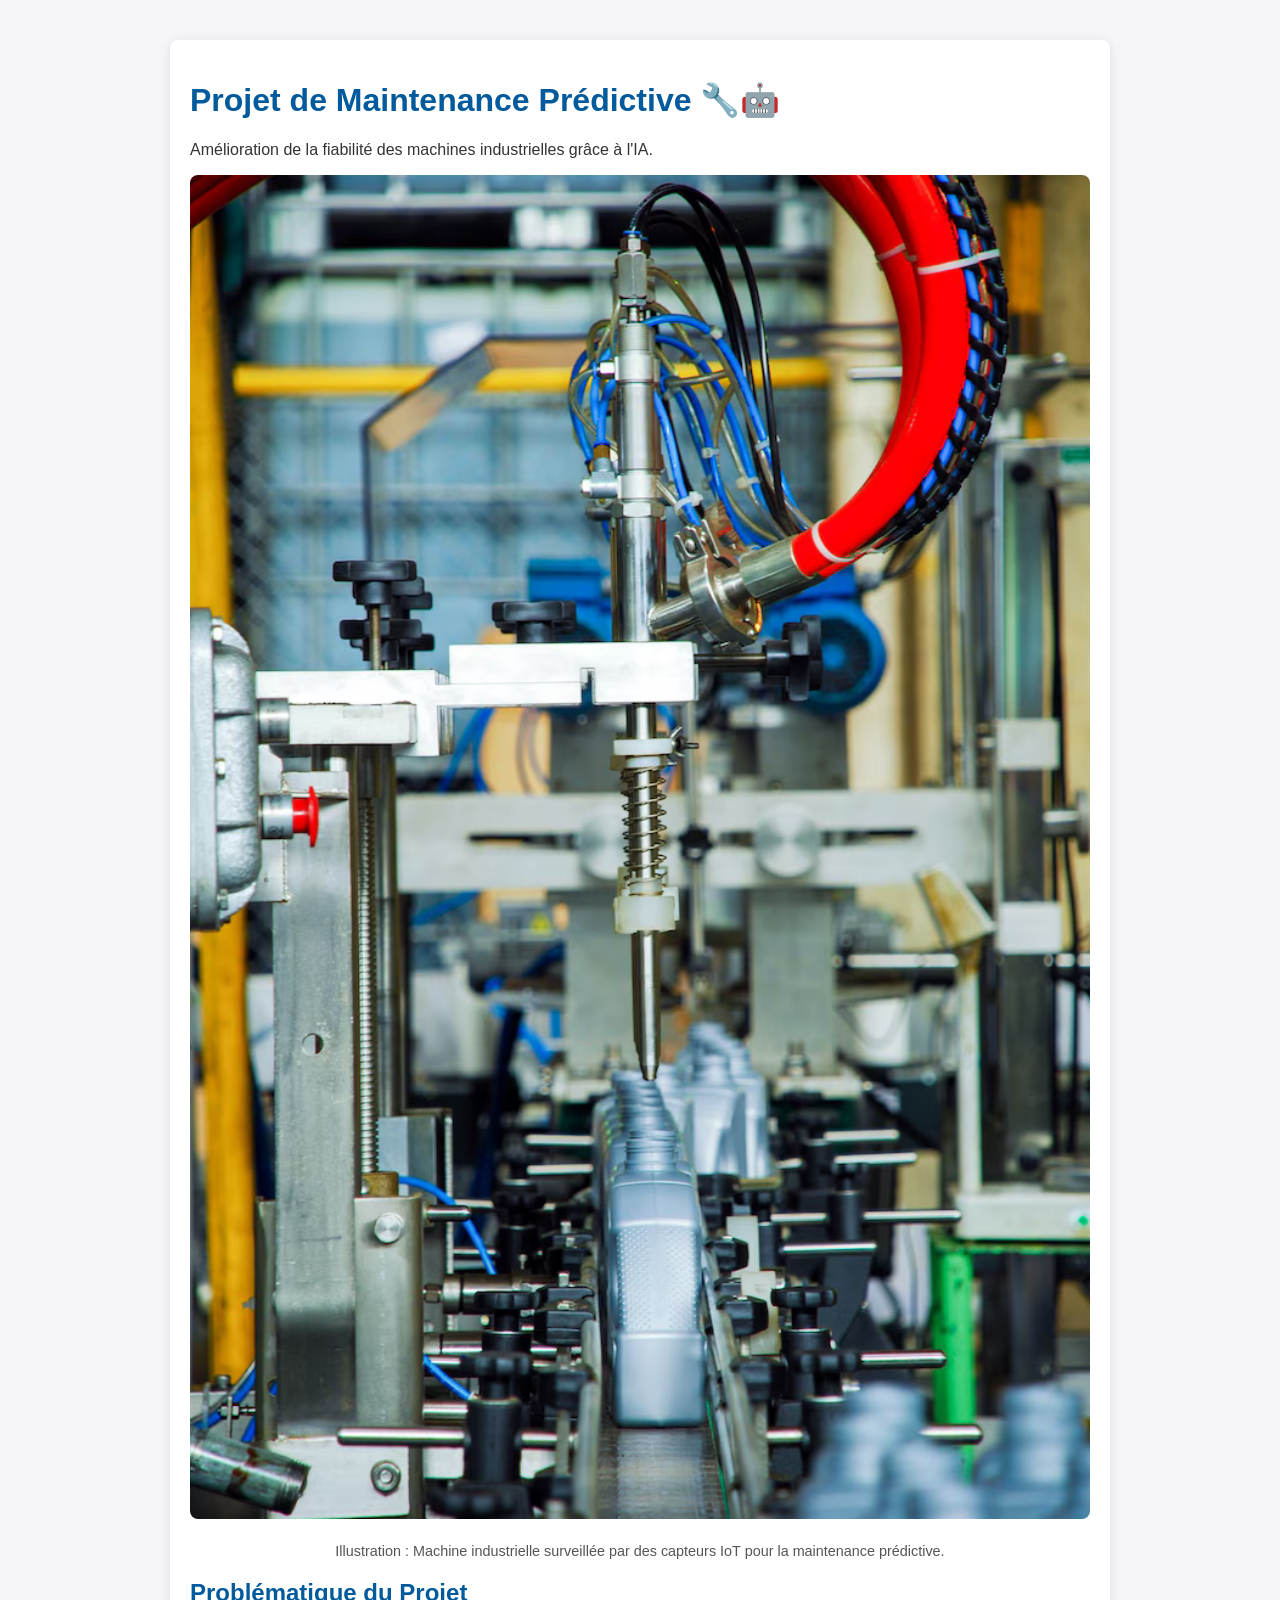
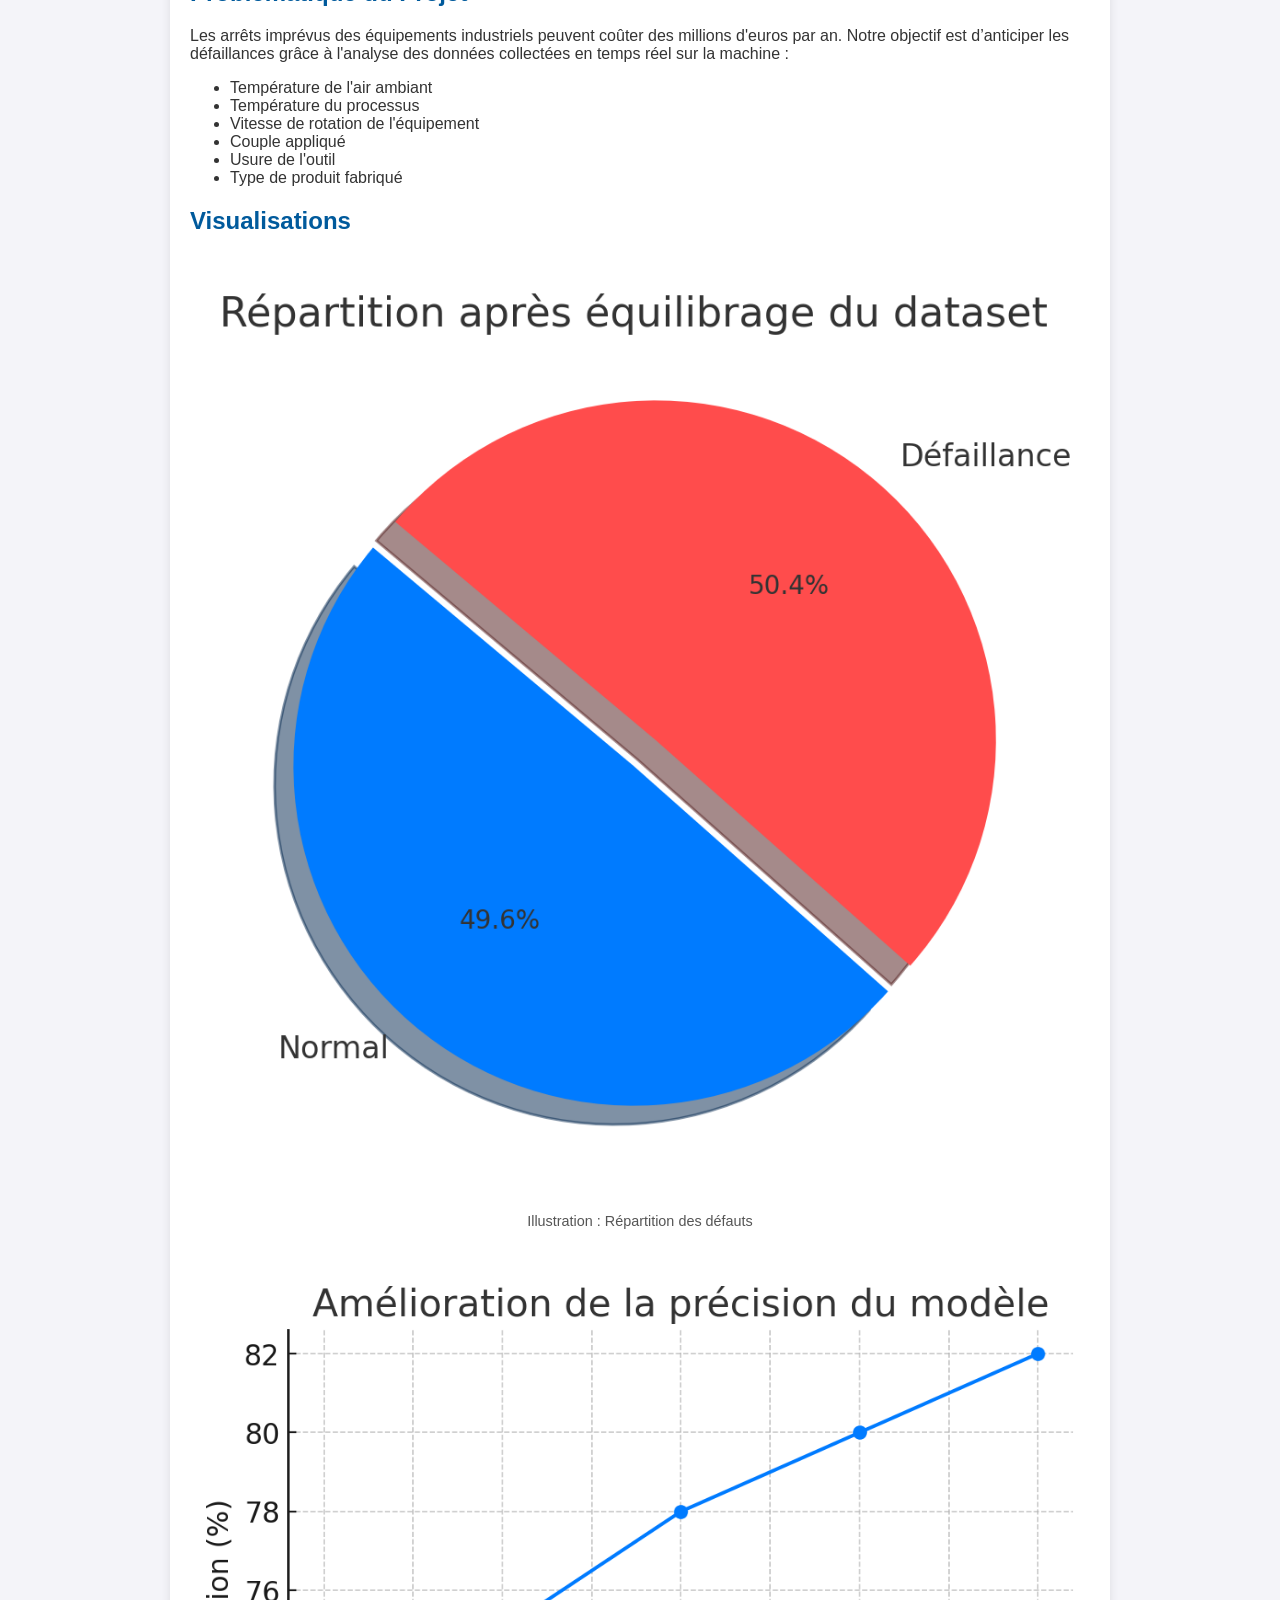
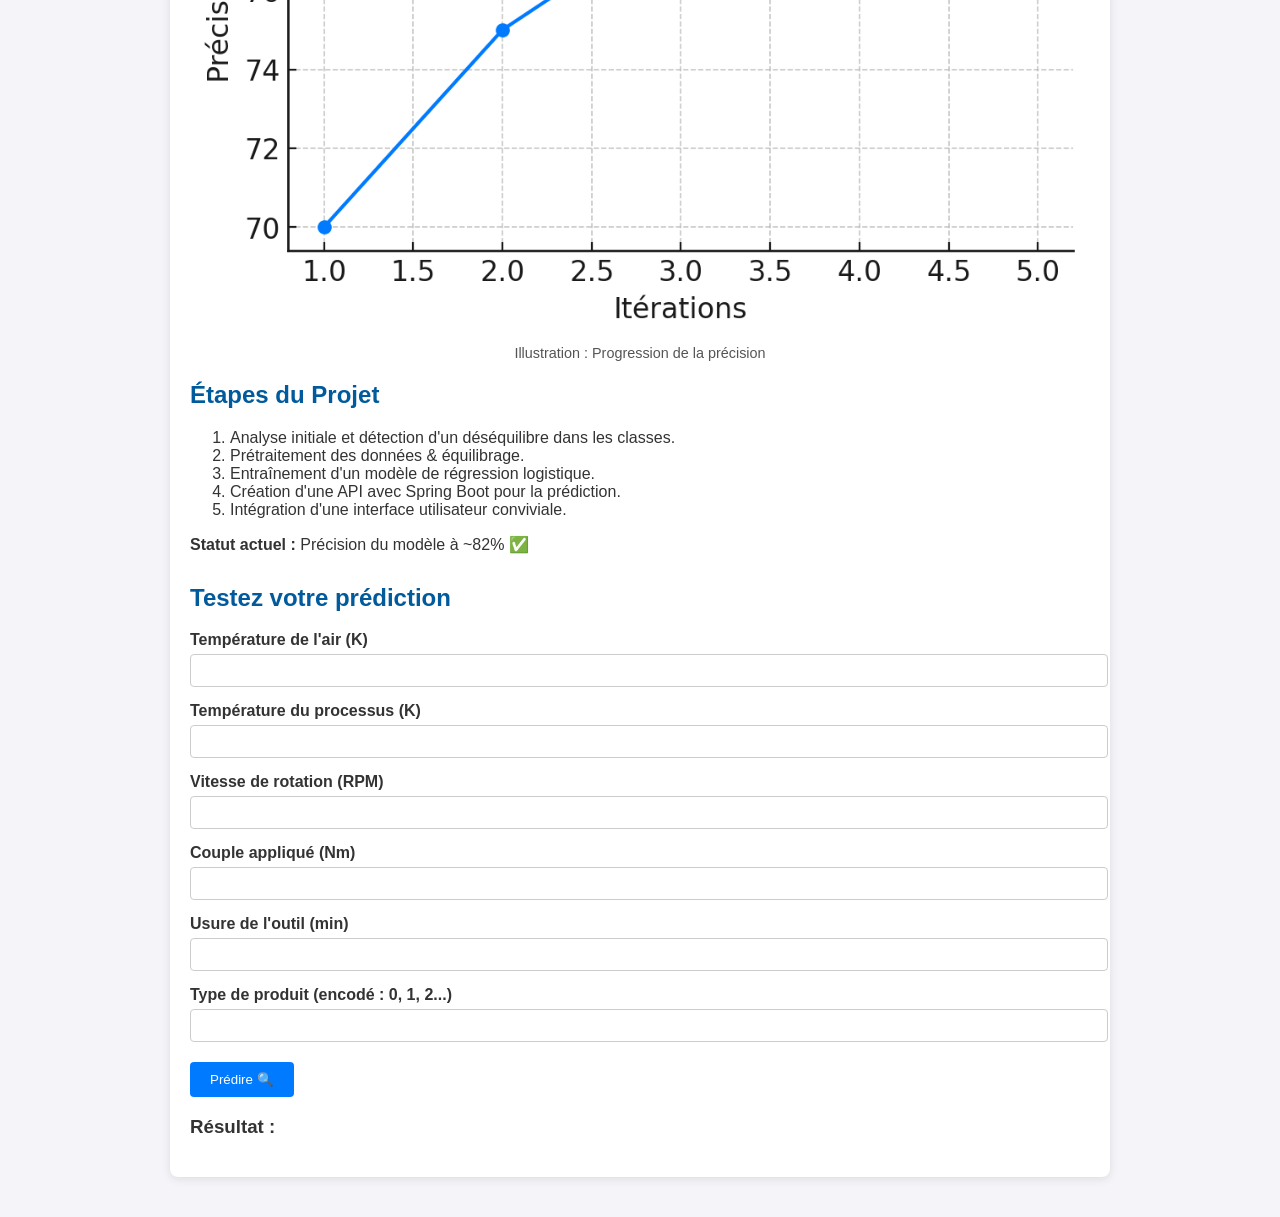
==== src/main/resources/static/index.html @ 0ee01381 "first commit" ====
<!DOCTYPE html>
<html lang="fr">
<head>
    <meta charset="UTF-8">
    <title>Maintenance Prédictive - Projet AI4I 2020</title>
    <link rel="stylesheet" href="style.css">
</head>
<body>
    <div class="container">
        <h1>Projet de Maintenance Prédictive 🔧🤖</h1>
        <p>Amélioration de la fiabilité des machines industrielles grâce à l'IA.</p>

        <img src="images/aaz.png" alt="Robot industriel" class="robot-image">
        <figcaption>Illustration : Machine industrielle surveillée par des capteurs IoT pour la maintenance prédictive.</figcaption>
        <section class="description">
            <h2>Problématique du Projet</h2>
            <p>Les arrêts imprévus des équipements industriels peuvent coûter des millions d'euros par an.
            Notre objectif est d’anticiper les défaillances grâce à l'analyse des données collectées en temps réel sur la machine :</p>
            <ul>
                <li>Température de l'air ambiant</li>
                <li>Température du processus</li>
                <li>Vitesse de rotation de l'équipement</li>
                <li>Couple appliqué</li>
                <li>Usure de l'outil</li>
                <li>Type de produit fabriqué</li>
            </ul>

            <h2>Visualisations</h2>
            <img src="images/pie_chart.png" alt="Répartition des défauts">
            <figcaption>Illustration : Répartition des défauts</figcaption>
            <img src="images/accuracy_progression.png" alt="Progression de la précision">
            <figcaption>Illustration : Progression de la précision</figcaption>
            <h2>Étapes du Projet</h2>
            <ol>
                <li>Analyse initiale et détection d'un déséquilibre dans les classes.</li>
                <li>Prétraitement des données & équilibrage.</li>
                <li>Entraînement d'un modèle de régression logistique.</li>
                <li>Création d'une API avec Spring Boot pour la prédiction.</li>
                <li>Intégration d'une interface utilisateur conviviale.</li>
            </ol>

            <p><strong>Statut actuel :</strong> Précision du modèle à ~82% ✅</p>
        </section>

        <section class="form-section">
            <h2>Testez votre prédiction</h2>
            <form id="predictForm">
                <label>Température de l'air (K)</label>
                <input type="number" id="airTemperature" step="0.1" required>

                <label>Température du processus (K)</label>
                <input type="number" id="processTemperature" step="0.1" required>

                <label>Vitesse de rotation (RPM)</label>
                <input type="number" id="rotationalSpeed" step="0.1" required>

                <label>Couple appliqué (Nm)</label>
                <input type="number" id="torque" step="0.1" required>

                <label>Usure de l'outil (min)</label>
                <input type="number" id="toolWear" step="0.1" required>

                <label>Type de produit (encodé : 0, 1, 2...)</label>
                <input type="number" id="typeEncoded" required>

                <button type="submit">Prédire 🔍</button>
            </form>

            <h3>Résultat : <span id="result"></span></h3>
        </section>
    </div>

    <script>
        document.getElementById('predictForm').onsubmit = async function(event) {
            event.preventDefault();
            const response = await fetch('/predict', {
                method: 'POST',
                headers: { 'Content-Type': 'application/json' },
                body: JSON.stringify({
                    airTemperature: parseFloat(document.getElementById('airTemperature').value),
                    processTemperature: parseFloat(document.getElementById('processTemperature').value),
                    rotationalSpeed: parseFloat(document.getElementById('rotationalSpeed').value),
                    torque: parseFloat(document.getElementById('torque').value),
                    toolWear: parseFloat(document.getElementById('toolWear').value),
                    typeEncoded: parseInt(document.getElementById('typeEncoded').value)
                })
            });
            const data = await response.json();
            document.getElementById('result').textContent = data.prediction;
        };
    </script>
</body>
</html>
---- src/main/resources/static/style.css ----
body {
    font-family: 'Segoe UI', Tahoma, Geneva, Verdana, sans-serif;
    background-color: #f4f4f9;
    color: #333;
    margin: 0;
    padding: 0;
}
figcaption {
    text-align: center;
    font-size: 0.9em;
    color: #555;
    margin-bottom: 20px;
}

.container {
    max-width: 900px;
    margin: 40px auto;
    padding: 20px;
    background-color: #fff;
    border-radius: 8px;
    box-shadow: 0 2px 10px rgba(0,0,0,0.1);
}

h1, h2 {
    color: #005a9c;
}

a {
    color: #007bff;
    text-decoration: none;
}

a:hover {
    text-decoration: underline;
}

.robot-image {
    width: 100%;
    border-radius: 8px;
    margin-bottom: 20px;
}

.description img {
    width: 100%;
    margin-top: 20px;
    border-radius: 8px;
}

.form-section {
    margin-top: 30px;
}

label {
    display: block;
    margin-top: 15px;
    font-weight: bold;
}

input[type="number"] {
    width: 100%;
    padding: 8px;
    margin-top: 5px;
    border-radius: 4px;
    border: 1px solid #ccc;
}

button {
    margin-top: 20px;
    padding: 10px 20px;
    background-color: #007bff;
    color: white;
    border: none;
    border-radius: 4px;
    cursor: pointer;
}

button:hover {
    background-color: #0056b3;
}

.result {
    margin-top: 20px;
    font-size: 1.2em;
    color: #007bff;
}

.description {
    margin-bottom: 30px;
}
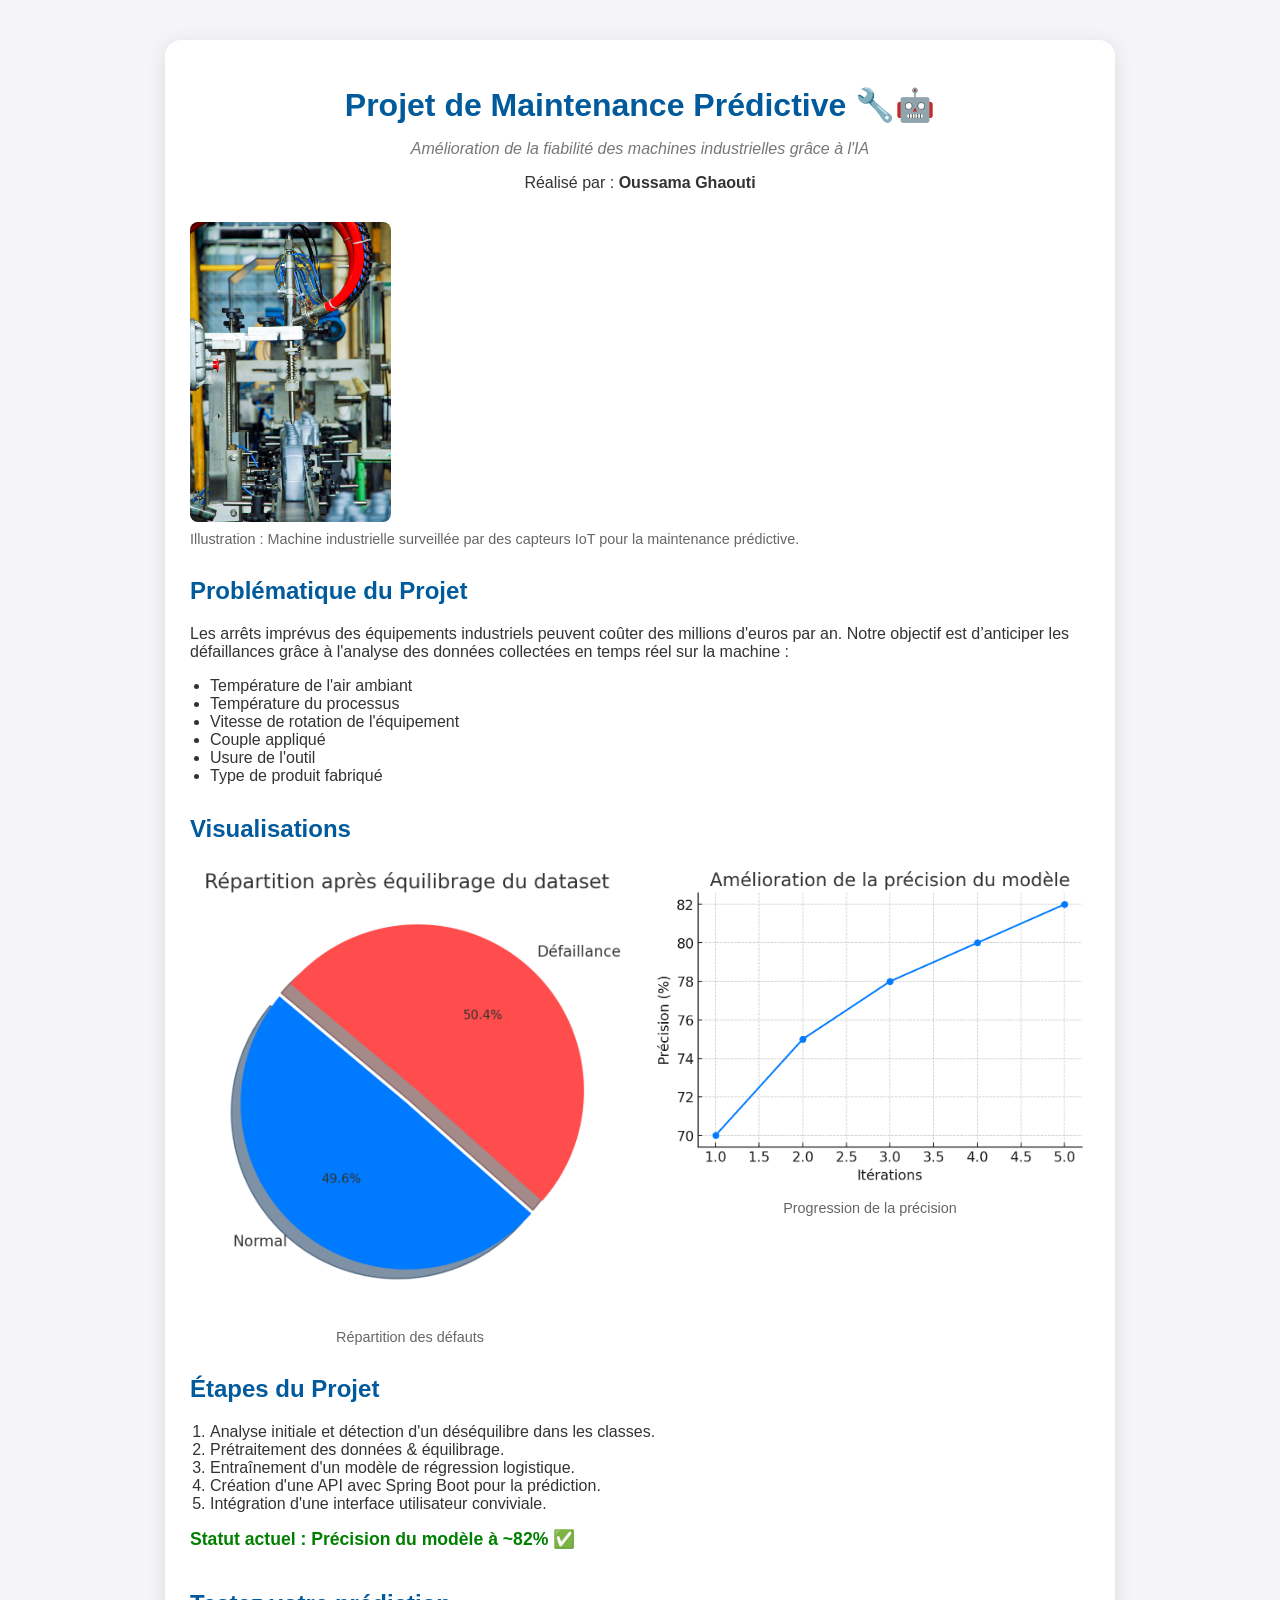
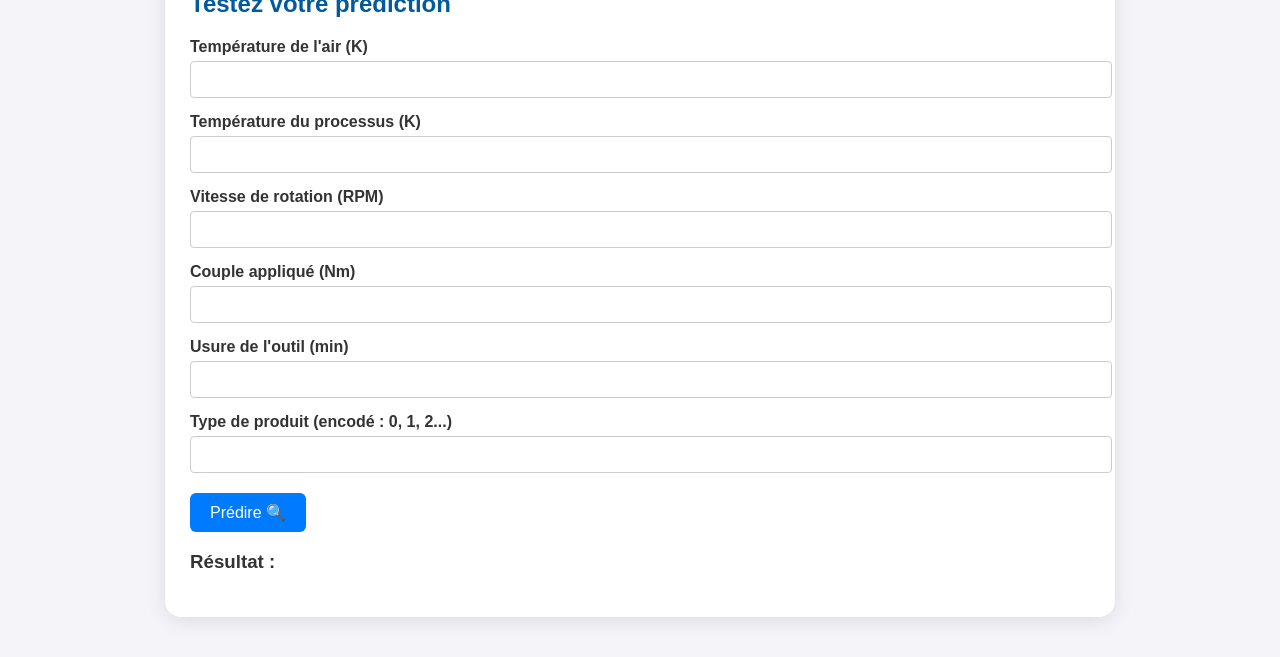
==== commit 908b45e8: "Amélioration du design et ajout de mon nom dans la page HTML" ====
--- a/src/main/resources/static/index.html
+++ b/src/main/resources/static/index.html
@@ -1,4 +1,3 @@
-
 <!DOCTYPE html>
 <html lang="fr">
 <head>
@@ -8,11 +7,17 @@
 </head>
 <body>
     <div class="container">
-        <h1>Projet de Maintenance Prédictive 🔧🤖</h1>
-        <p>Amélioration de la fiabilité des machines industrielles grâce à l'IA.</p>
+        <header>
+            <h1>Projet de Maintenance Prédictive 🔧🤖</h1>
+            <p class="subtitle">Amélioration de la fiabilité des machines industrielles grâce à l'IA</p>
+            <p class="author">Réalisé par : <strong>Oussama Ghaouti</strong></p>
+        </header>
 
-        <img src="images/aaz.png" alt="Robot industriel" class="robot-image">
-        <figcaption>Illustration : Machine industrielle surveillée par des capteurs IoT pour la maintenance prédictive.</figcaption>
+        <section class="image-block">
+            <img src="images/aaz.png" alt="Robot industriel" class="main-image">
+            <figcaption>Illustration : Machine industrielle surveillée par des capteurs IoT pour la maintenance prédictive.</figcaption>
+        </section>
+
         <section class="description">
             <h2>Problématique du Projet</h2>
             <p>Les arrêts imprévus des équipements industriels peuvent coûter des millions d'euros par an.
@@ -27,10 +32,17 @@
             </ul>
 
             <h2>Visualisations</h2>
-            <img src="images/pie_chart.png" alt="Répartition des défauts">
-            <figcaption>Illustration : Répartition des défauts</figcaption>
-            <img src="images/accuracy_progression.png" alt="Progression de la précision">
-            <figcaption>Illustration : Progression de la précision</figcaption>
+            <div class="charts">
+                <div class="chart-block">
+                    <img src="images/pie_chart.png" alt="Répartition des défauts">
+                    <figcaption>Répartition des défauts</figcaption>
+                </div>
+                <div class="chart-block">
+                    <img src="images/accuracy_progression.png" alt="Progression de la précision">
+                    <figcaption>Progression de la précision</figcaption>
+                </div>
+            </div>
+
             <h2>Étapes du Projet</h2>
             <ol>
                 <li>Analyse initiale et détection d'un déséquilibre dans les classes.</li>
@@ -39,8 +51,7 @@
                 <li>Création d'une API avec Spring Boot pour la prédiction.</li>
                 <li>Intégration d'une interface utilisateur conviviale.</li>
             </ol>
-
-            <p><strong>Statut actuel :</strong> Précision du modèle à ~82% ✅</p>
+            <p class="status"><strong>Statut actuel :</strong> Précision du modèle à ~82% ✅</p>
         </section>
 
         <section class="form-section">
--- a/src/main/resources/static/style.css
+++ b/src/main/resources/static/style.css
@@ -6,49 +6,72 @@
     margin: 0;
     padding: 0;
 }
-figcaption {
-    text-align: center;
-    font-size: 0.9em;
-    color: #555;
-    margin-bottom: 20px;
-}
 
 .container {
     max-width: 900px;
     margin: 40px auto;
-    padding: 20px;
+    padding: 25px;
     background-color: #fff;
-    border-radius: 8px;
-    box-shadow: 0 2px 10px rgba(0,0,0,0.1);
+    border-radius: 16px;
+    box-shadow: 0 4px 20px rgba(0,0,0,0.1);
 }
 
-h1, h2 {
-    color: #005a9c;
+header {
+    text-align: center;
+    margin-bottom: 30px;
 }
 
-a {
-    color: #007bff;
-    text-decoration: none;
+h1 {
+    font-size: 2em;
+    color: #005a9c;
+    margin-bottom: 5px;
 }
 
-a:hover {
-    text-decoration: underline;
+.subtitle {
+    color: #777;
+    font-style: italic;
 }
 
-.robot-image {
-    width: 100%;
-    border-radius: 8px;
-    margin-bottom: 20px;
+.author {
+    margin-top: 5px;
+    color: #333;
 }
 
-.description img {
-    width: 100%;
-    margin-top: 20px;
+h2 {
+    color: #005a9c;
+    margin-top: 30px;
+}
+
+img {
+    max-width: 100%;
     border-radius: 8px;
 }
 
-.form-section {
-    margin-top: 30px;
+.main-image {
+    max-height: 300px;
+    object-fit: cover;
+}
+
+.charts {
+    display: flex;
+    flex-wrap: wrap;
+    gap: 20px;
+    justify-content: center;
+}
+
+.chart-block {
+    flex: 1 1 45%;
+    text-align: center;
+}
+
+figcaption {
+    font-size: 0.9em;
+    color: #666;
+    margin-top: 5px;
+}
+
+ul, ol {
+    padding-left: 20px;
 }
 
 label {
@@ -59,7 +82,7 @@
 
 input[type="number"] {
     width: 100%;
-    padding: 8px;
+    padding: 10px;
     margin-top: 5px;
     border-radius: 4px;
     border: 1px solid #ccc;
@@ -71,20 +94,23 @@
     background-color: #007bff;
     color: white;
     border: none;
-    border-radius: 4px;
+    border-radius: 6px;
+    font-size: 1em;
     cursor: pointer;
+    transition: background-color 0.3s;
 }
 
 button:hover {
     background-color: #0056b3;
 }
 
-.result {
-    margin-top: 20px;
-    font-size: 1.2em;
-    color: #007bff;
+.status {
+    margin-top: 15px;
+    color: green;
+    font-weight: bold;
+    font-size: 1.1em;
 }
 
-.description {
-    margin-bottom: 30px;
+.form-section {
+    margin-top: 40px;
 }
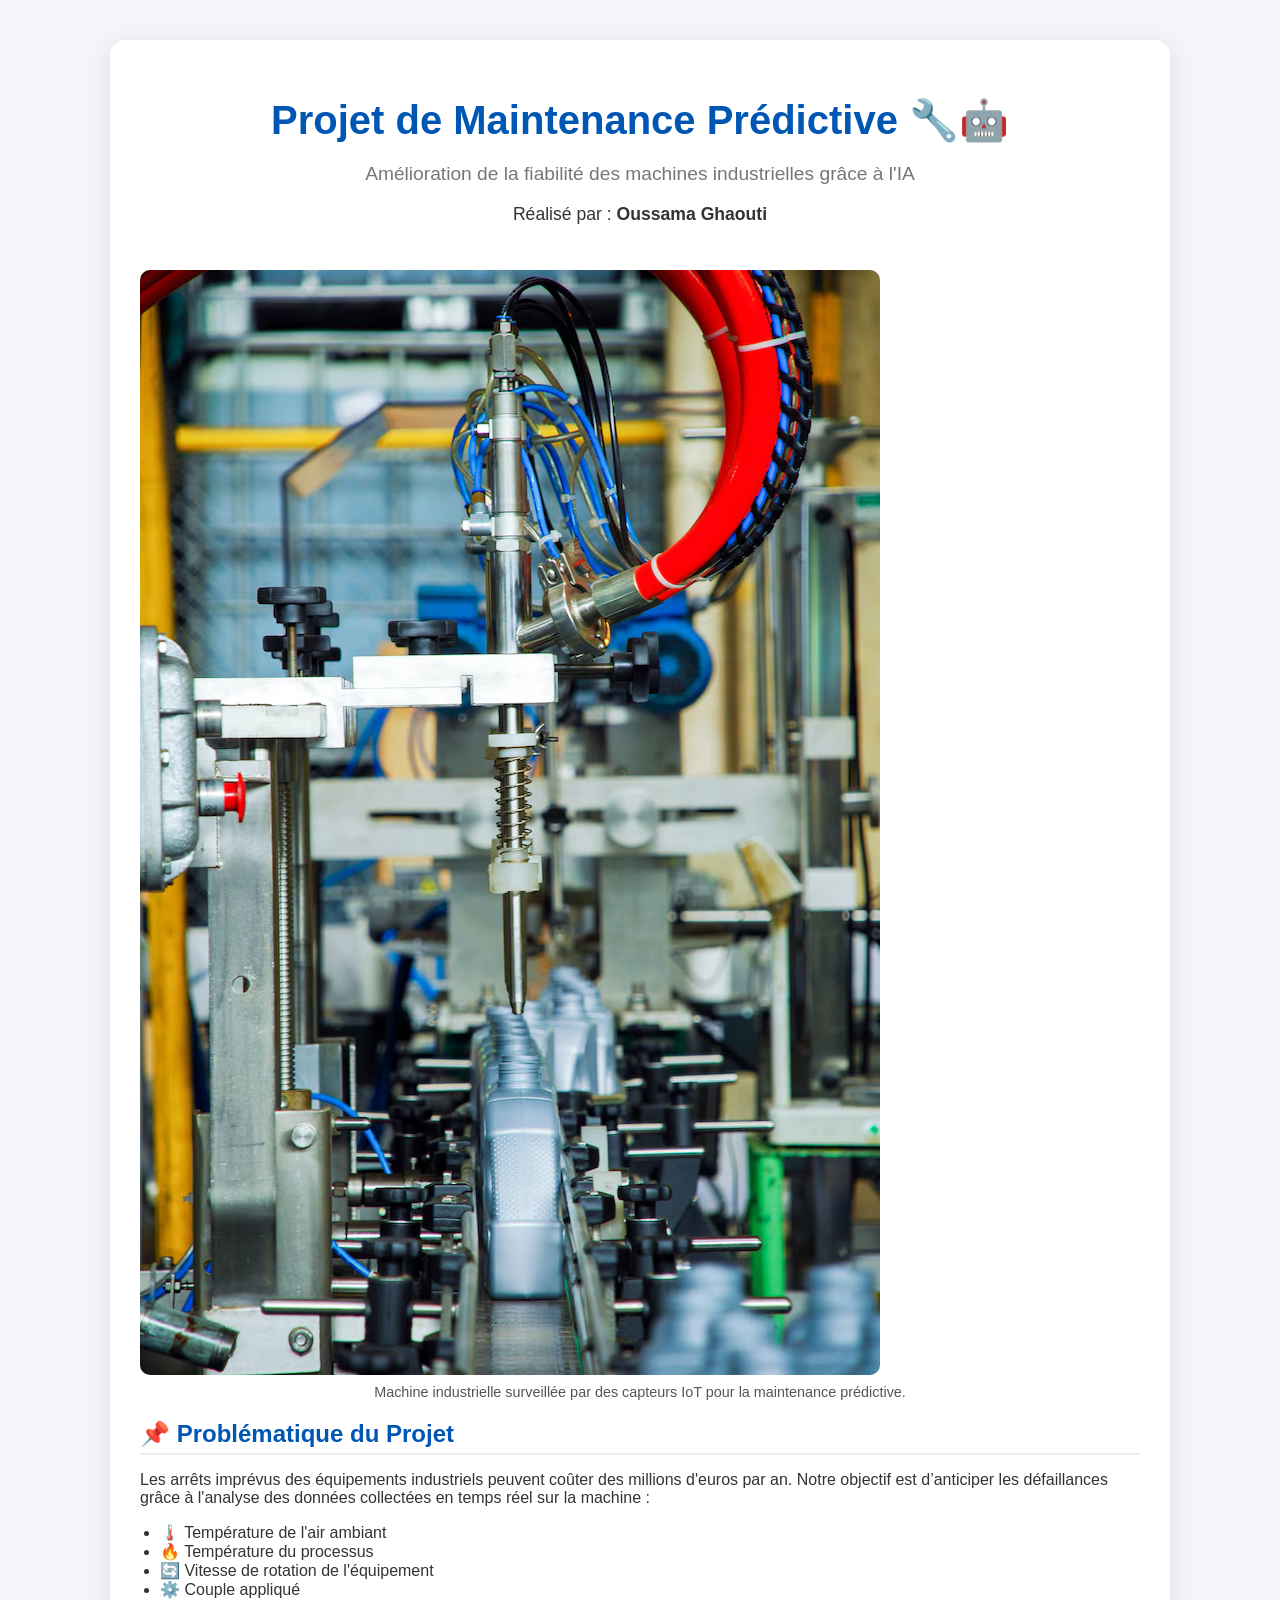
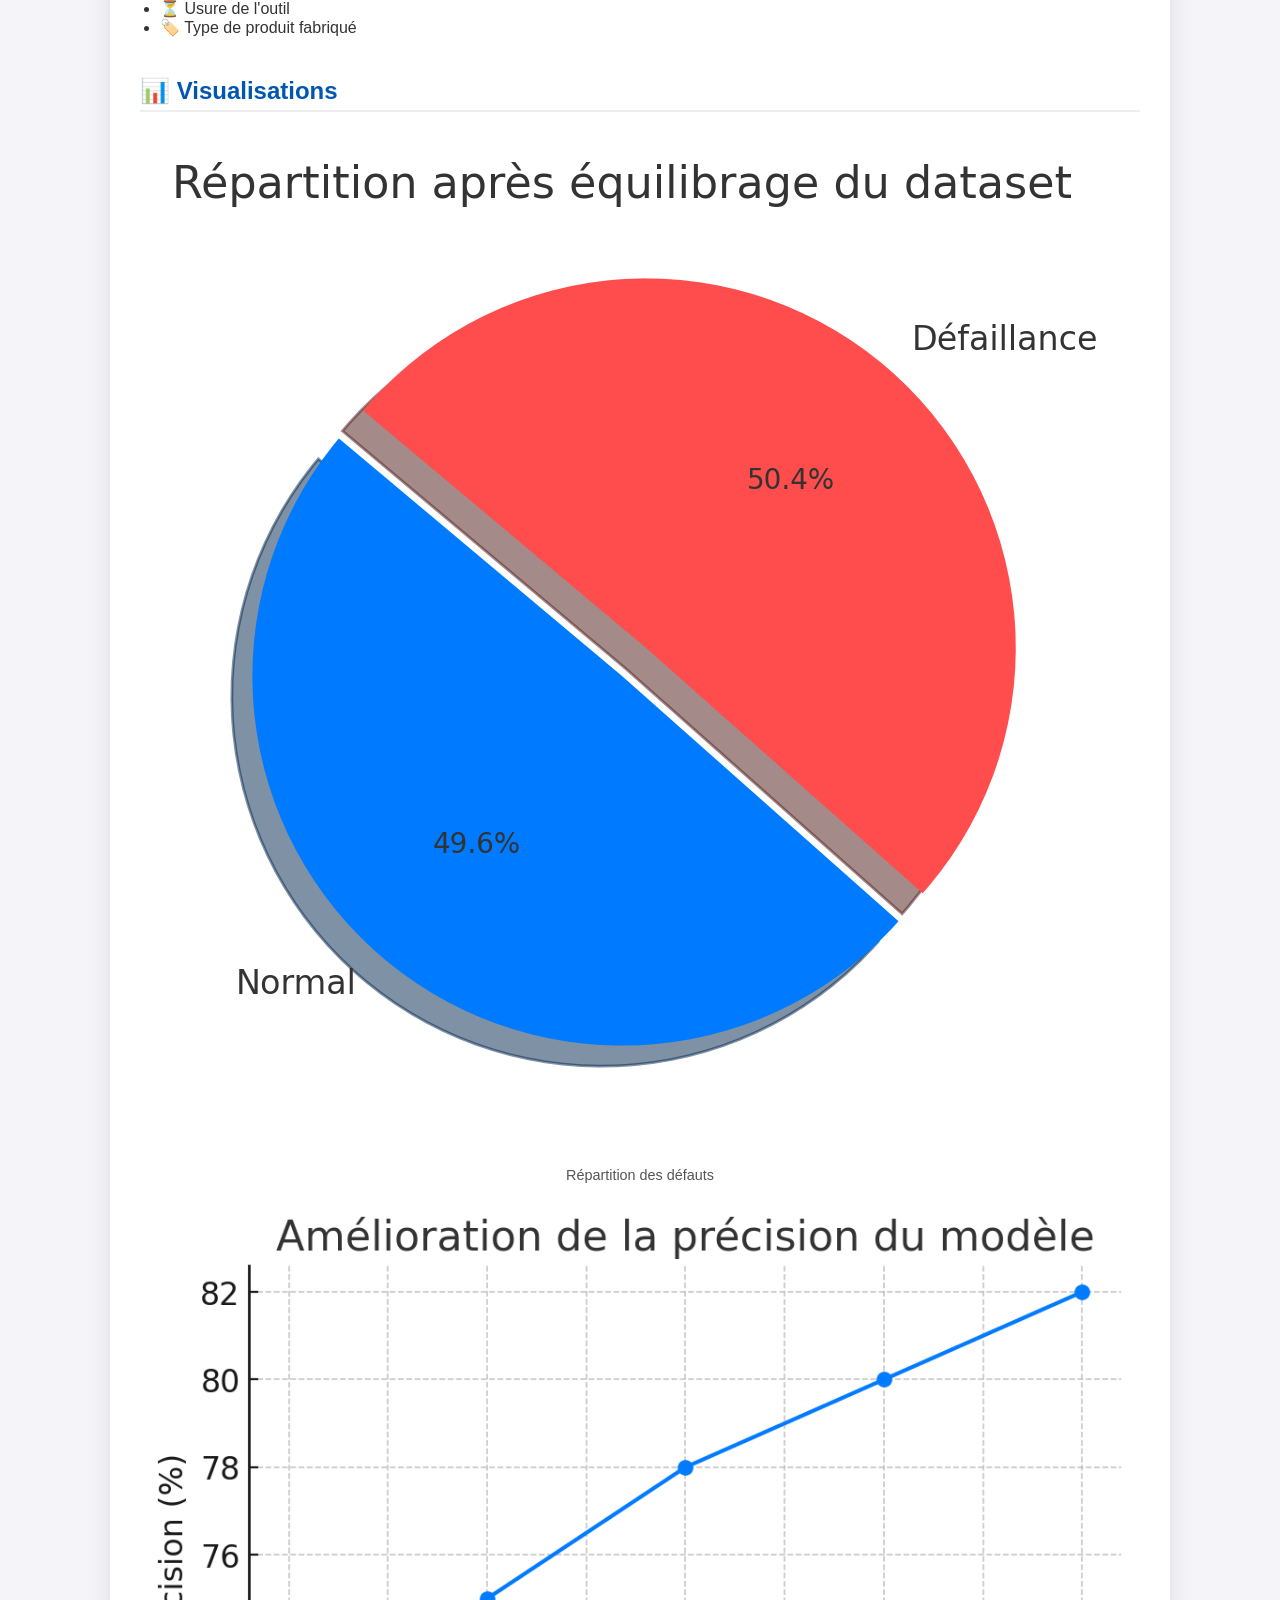
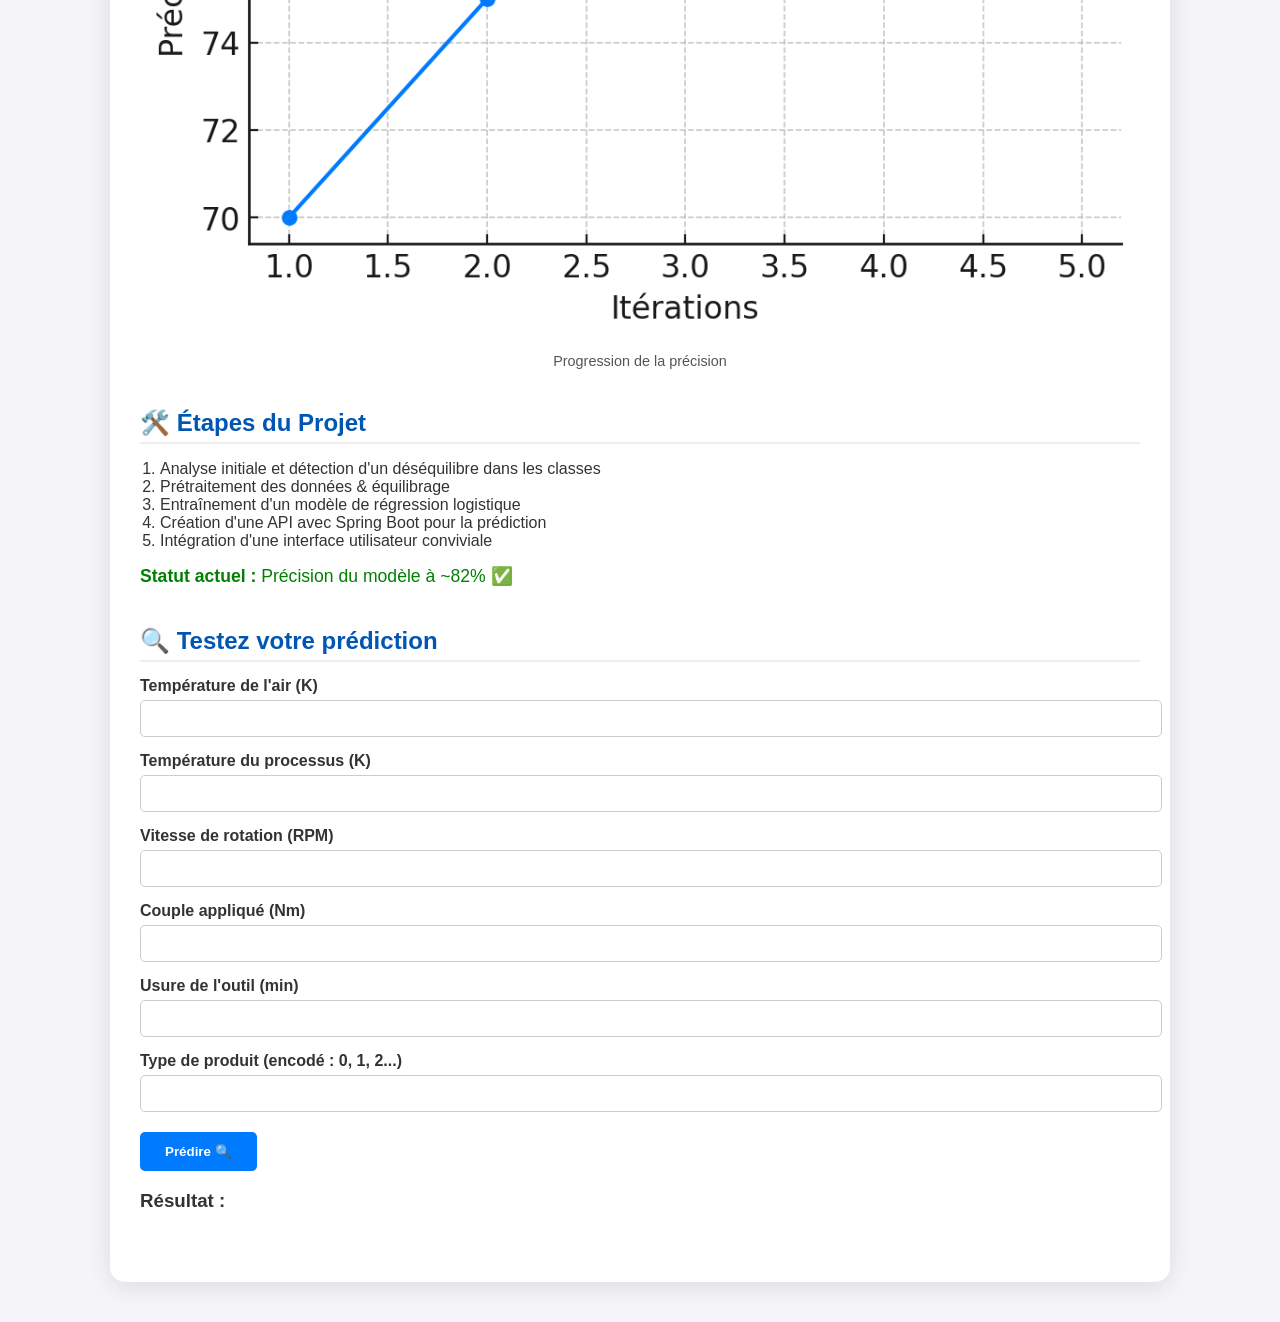
==== commit a43d036b: "Update front-end + backend" ====
--- a/src/main/resources/static/index.html
+++ b/src/main/resources/static/index.html
@@ -7,55 +7,53 @@
 </head>
 <body>
     <div class="container">
-        <header>
+        <header class="header">
             <h1>Projet de Maintenance Prédictive 🔧🤖</h1>
             <p class="subtitle">Amélioration de la fiabilité des machines industrielles grâce à l'IA</p>
             <p class="author">Réalisé par : <strong>Oussama Ghaouti</strong></p>
         </header>
 
-        <section class="image-block">
-            <img src="images/aaz.png" alt="Robot industriel" class="main-image">
-            <figcaption>Illustration : Machine industrielle surveillée par des capteurs IoT pour la maintenance prédictive.</figcaption>
+        <div class="hero-image">
+            <img src="images/aaz.png" alt="Robot industriel">
+            <figcaption>Machine industrielle surveillée par des capteurs IoT pour la maintenance prédictive.</figcaption>
+        </div>
+
+        <section class="section">
+            <h2>📌 Problématique du Projet</h2>
+            <p>Les arrêts imprévus des équipements industriels peuvent coûter des millions d'euros par an. 
+                Notre objectif est d’anticiper les défaillances grâce à l'analyse des données collectées en temps réel sur la machine :</p>
+            <ul>
+                <li>🌡️ Température de l'air ambiant</li>
+                <li>🔥 Température du processus</li>
+                <li>🔄 Vitesse de rotation de l'équipement</li>
+                <li>⚙️ Couple appliqué</li>
+                <li>⏳ Usure de l'outil</li>
+                <li>🏷️ Type de produit fabriqué</li>
+            </ul>
         </section>
 
-        <section class="description">
-            <h2>Problématique du Projet</h2>
-            <p>Les arrêts imprévus des équipements industriels peuvent coûter des millions d'euros par an.
-            Notre objectif est d’anticiper les défaillances grâce à l'analyse des données collectées en temps réel sur la machine :</p>
-            <ul>
-                <li>Température de l'air ambiant</li>
-                <li>Température du processus</li>
-                <li>Vitesse de rotation de l'équipement</li>
-                <li>Couple appliqué</li>
-                <li>Usure de l'outil</li>
-                <li>Type de produit fabriqué</li>
-            </ul>
+        <section class="section">
+            <h2>📊 Visualisations</h2>
+            <img src="images/pie_chart.png" alt="Répartition des défauts">
+            <figcaption>Répartition des défauts</figcaption>
+            <img src="images/accuracy_progression.png" alt="Progression de la précision">
+            <figcaption>Progression de la précision</figcaption>
+        </section>
 
-            <h2>Visualisations</h2>
-            <div class="charts">
-                <div class="chart-block">
-                    <img src="images/pie_chart.png" alt="Répartition des défauts">
-                    <figcaption>Répartition des défauts</figcaption>
-                </div>
-                <div class="chart-block">
-                    <img src="images/accuracy_progression.png" alt="Progression de la précision">
-                    <figcaption>Progression de la précision</figcaption>
-                </div>
-            </div>
-
-            <h2>Étapes du Projet</h2>
+        <section class="section">
+            <h2>🛠️ Étapes du Projet</h2>
             <ol>
-                <li>Analyse initiale et détection d'un déséquilibre dans les classes.</li>
-                <li>Prétraitement des données & équilibrage.</li>
-                <li>Entraînement d'un modèle de régression logistique.</li>
-                <li>Création d'une API avec Spring Boot pour la prédiction.</li>
-                <li>Intégration d'une interface utilisateur conviviale.</li>
+                <li>Analyse initiale et détection d'un déséquilibre dans les classes</li>
+                <li>Prétraitement des données & équilibrage</li>
+                <li>Entraînement d'un modèle de régression logistique</li>
+                <li>Création d'une API avec Spring Boot pour la prédiction</li>
+                <li>Intégration d'une interface utilisateur conviviale</li>
             </ol>
             <p class="status"><strong>Statut actuel :</strong> Précision du modèle à ~82% ✅</p>
         </section>
 
-        <section class="form-section">
-            <h2>Testez votre prédiction</h2>
+        <section class="section form-section">
+            <h2>🔍 Testez votre prédiction</h2>
             <form id="predictForm">
                 <label>Température de l'air (K)</label>
                 <input type="number" id="airTemperature" step="0.1" required>
--- a/src/main/resources/static/style.css
+++ b/src/main/resources/static/style.css
@@ -1,4 +1,3 @@
-
 body {
     font-family: 'Segoe UI', Tahoma, Geneva, Verdana, sans-serif;
     background-color: #f4f4f9;
@@ -8,70 +7,61 @@
 }
 
 .container {
-    max-width: 900px;
+    max-width: 1000px;
     margin: 40px auto;
-    padding: 25px;
+    padding: 30px;
     background-color: #fff;
-    border-radius: 16px;
-    box-shadow: 0 4px 20px rgba(0,0,0,0.1);
+    border-radius: 15px;
+    box-shadow: 0 5px 25px rgba(0, 0, 0, 0.1);
 }
 
-header {
+.header {
     text-align: center;
     margin-bottom: 30px;
 }
 
-h1 {
-    font-size: 2em;
-    color: #005a9c;
-    margin-bottom: 5px;
+.header h1 {
+    color: #0056b3;
+    font-size: 2.5em;
+    margin-bottom: 10px;
 }
 
 .subtitle {
+    font-size: 1.2em;
     color: #777;
-    font-style: italic;
 }
 
 .author {
-    margin-top: 5px;
-    color: #333;
+    margin-top: 10px;
+    font-size: 1.1em;
 }
 
-h2 {
-    color: #005a9c;
-    margin-top: 30px;
+.section {
+    margin-bottom: 40px;
+}
+
+.section h2 {
+    color: #0056b3;
+    border-bottom: 2px solid #eee;
+    padding-bottom: 5px;
+    margin-bottom: 15px;
+}
+
+ul, ol {
+    padding-left: 20px;
 }
 
 img {
     max-width: 100%;
-    border-radius: 8px;
-}
-
-.main-image {
-    max-height: 300px;
-    object-fit: cover;
-}
-
-.charts {
-    display: flex;
-    flex-wrap: wrap;
-    gap: 20px;
-    justify-content: center;
-}
-
-.chart-block {
-    flex: 1 1 45%;
-    text-align: center;
+    border-radius: 10px;
+    margin-top: 15px;
 }
 
 figcaption {
     font-size: 0.9em;
-    color: #666;
+    color: #555;
+    text-align: center;
     margin-top: 5px;
-}
-
-ul, ol {
-    padding-left: 20px;
 }
 
 label {
@@ -84,20 +74,20 @@
     width: 100%;
     padding: 10px;
     margin-top: 5px;
-    border-radius: 4px;
+    border-radius: 5px;
     border: 1px solid #ccc;
 }
 
 button {
     margin-top: 20px;
-    padding: 10px 20px;
+    padding: 12px 25px;
     background-color: #007bff;
     color: white;
+    font-weight: bold;
     border: none;
-    border-radius: 6px;
-    font-size: 1em;
+    border-radius: 5px;
     cursor: pointer;
-    transition: background-color 0.3s;
+    transition: background 0.3s ease;
 }
 
 button:hover {
@@ -106,9 +96,8 @@
 
 .status {
     margin-top: 15px;
+    font-size: 1.1em;
     color: green;
-    font-weight: bold;
-    font-size: 1.1em;
 }
 
 .form-section {
